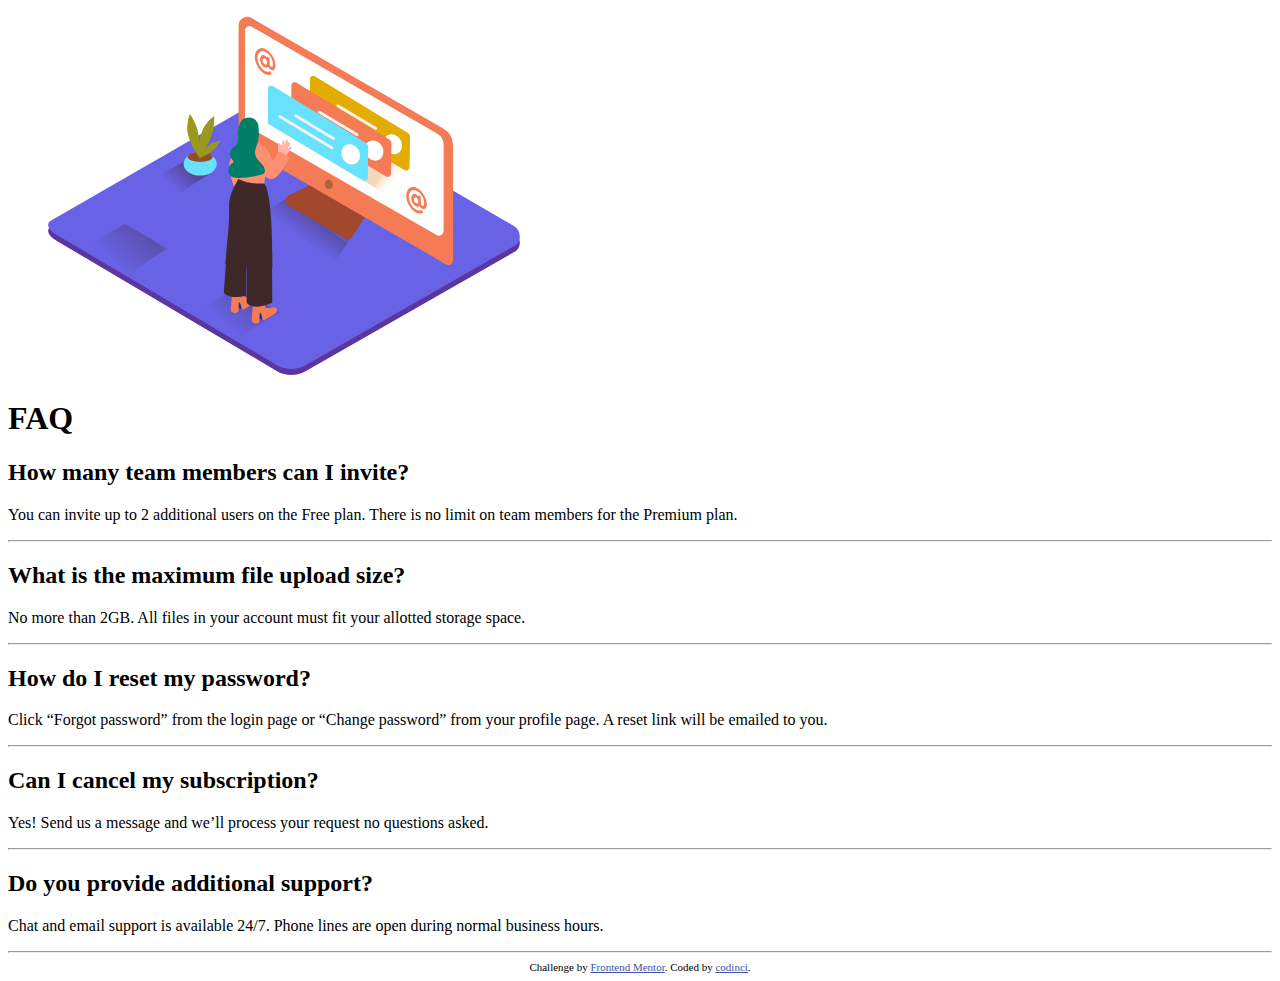
==== faq-accordion-card-main/index.html @ f74e671a "initial commit" ====
<!DOCTYPE html>
<html lang="en">
<head>
  <meta charset="UTF-8">
  <meta name="viewport" content="width=device-width, initial-scale=1.0">
  <link rel="icon" type="image/png" sizes="32x32" href="./images/favicon-32x32.png">
  <link rel="stylesheet" href="./styles.css">
  <title>Frontend Mentor | FAQ Accordion Card</title>
</head>
<body>
  <main class="container">
    <div class="card">
      <div class="card_image">
        <figure class="card_image_desktop">
          <img src="./images/illustration-woman-online-desktop.svg" alt="illustration-woman-online-desktop">
        </figure>
      </div>
      <article class="card_info">
        <h1 class="card_info_title"> FAQ </h1>
        <section class="card_item">
          <h2 class="card_item_question">How many team members can I invite?</h2>
          <p class="card_item_response">
            You can invite up to 2 additional users on the Free plan.
            There is no limit on team members for the Premium plan.
          </p>
          <hr class="card_item_divider">
        </section>
        <section class="card_item">
          <h2 class="card_item_question">What is the maximum file upload size?</h2>
          <p class="card_item_response">
             No more than 2GB. All files in your account must
             fit your allotted storage space.
          </p>
          <hr class="card_item_divider">
        </section>
        <section class="card_item">
          <h2 class="card_item_question">How do I reset my password?</h2>
          <p class="card_item_response">
            Click “Forgot password” from the login page or “Change password”
            from your profile page. A reset link will be emailed to you.
          </p>
          <hr class="card_item_divider">
        </section>
        <section class="card_item">
          <h2 class="card_item_question">Can I cancel my subscription?</h2>
          <p class="card_item_response">
            Yes! Send us a message and we’ll process your request no questions asked.
          </p>
          <hr class="card_item_divider">
        </section>
        <section class="card_item">
          <h2 class="card_item_question">Do you provide additional support?</h2>
          <p class="card_item_response">
           Chat and email support is available 24/7. Phone lines
           are open during normal business hours.
          </p>
          <hr class="card_item_divider">
        </section>
      </article>
    </div>
    <div class="attribution">
      Challenge by <a href="https://www.frontendmentor.io?ref=challenge" target="_blank">Frontend Mentor</a>.
      Coded by <a href="#">codinci</a>.
    </div>
  </main>
</body>
</html>
---- faq-accordion-card-main/styles.css ----
.attribution {
	 font-size: 11px; text-align: center;
}

.attribution a {
	 color: hsl(228, 45%, 44%);
}
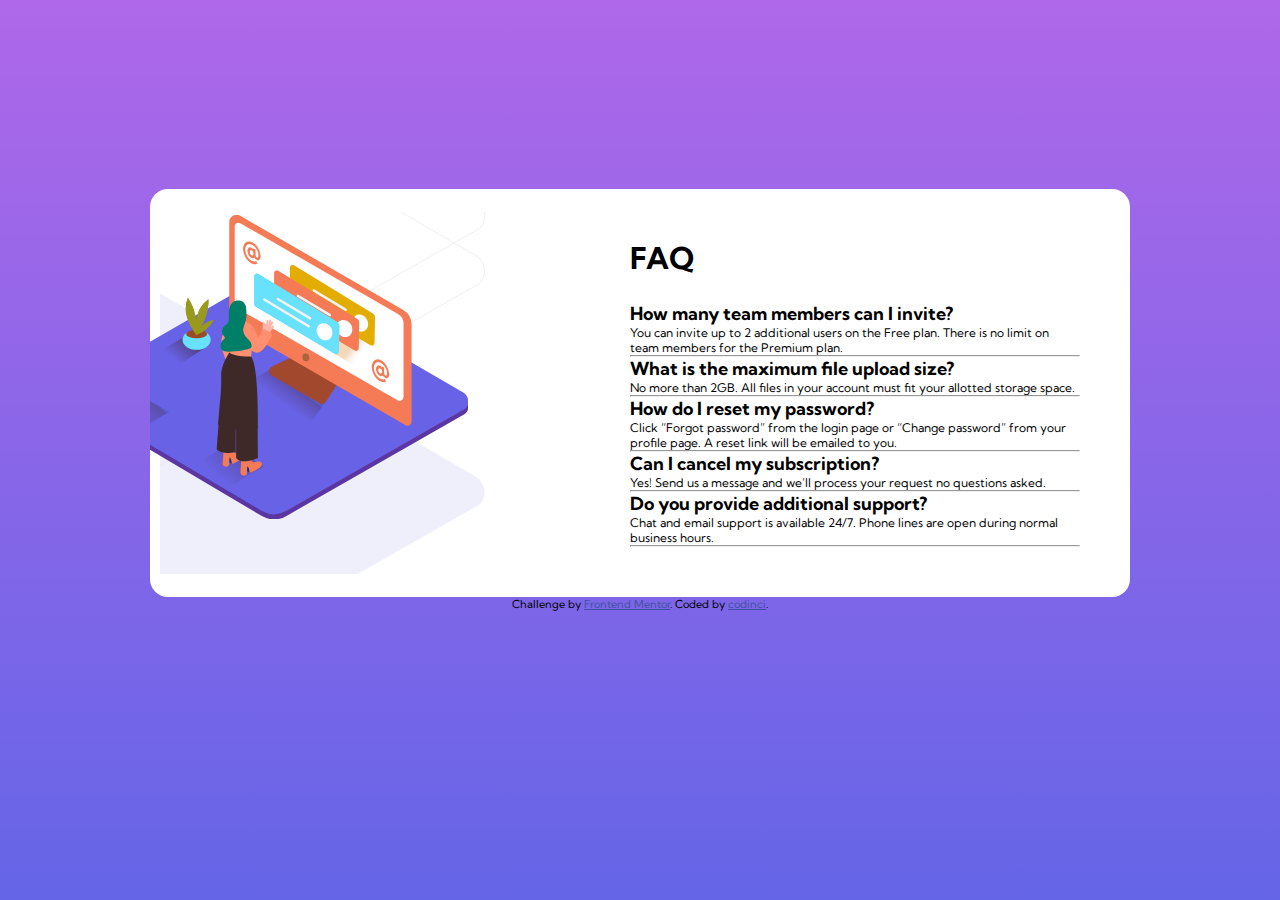
==== commit 6a6015e5: "styling desktop image" ====
--- a/faq-accordion-card-main/index.html
+++ b/faq-accordion-card-main/index.html
@@ -10,58 +10,60 @@
 <body>
   <main class="container">
     <div class="card">
-      <div class="card_image">
-        <figure class="card_image_desktop">
+      <div class="card__image">
+        <figure class="card__image--desktop">
           <img src="./images/illustration-woman-online-desktop.svg" alt="illustration-woman-online-desktop">
         </figure>
       </div>
-      <article class="card_info">
-        <h1 class="card_info_title"> FAQ </h1>
-        <section class="card_item">
-          <h2 class="card_item_question">How many team members can I invite?</h2>
-          <p class="card_item_response">
+      <article class="card__info">
+        <h1 class="card__info__title"> FAQ </h1>
+        <section class="card__item">
+          <h2 class="card__item__question">How many team members can I invite?</h2>
+          <p class="card__item__response">
             You can invite up to 2 additional users on the Free plan.
             There is no limit on team members for the Premium plan.
           </p>
-          <hr class="card_item_divider">
+          <hr class="card__item__divider">
         </section>
-        <section class="card_item">
-          <h2 class="card_item_question">What is the maximum file upload size?</h2>
-          <p class="card_item_response">
+        <section class="card__item">
+          <h2 class="card__item__question">What is the maximum file upload size?</h2>
+          <p class="card__item__response">
              No more than 2GB. All files in your account must
              fit your allotted storage space.
           </p>
-          <hr class="card_item_divider">
+          <hr class="card__item__divider">
         </section>
-        <section class="card_item">
-          <h2 class="card_item_question">How do I reset my password?</h2>
-          <p class="card_item_response">
+        <section class="card__item">
+          <h2 class="card__item__question">How do I reset my password?</h2>
+          <p class="card__item__response">
             Click “Forgot password” from the login page or “Change password”
             from your profile page. A reset link will be emailed to you.
           </p>
-          <hr class="card_item_divider">
+          <hr class="card__item__divider">
         </section>
-        <section class="card_item">
-          <h2 class="card_item_question">Can I cancel my subscription?</h2>
-          <p class="card_item_response">
+        <section class="card__item">
+          <h2 class="card__item__question">Can I cancel my subscription?</h2>
+          <p class="card__item__response">
             Yes! Send us a message and we’ll process your request no questions asked.
           </p>
-          <hr class="card_item_divider">
+          <hr class="card__item__divider">
         </section>
-        <section class="card_item">
-          <h2 class="card_item_question">Do you provide additional support?</h2>
-          <p class="card_item_response">
+        <section class="card__item">
+          <h2 class="card__item__question">Do you provide additional support?</h2>
+          <p class="card__item__response">
            Chat and email support is available 24/7. Phone lines
            are open during normal business hours.
           </p>
-          <hr class="card_item_divider">
+          <hr class="card__item__divider">
         </section>
       </article>
     </div>
-    <div class="attribution">
+  </main>
+  <footer>
+     <div class="attribution">
       Challenge by <a href="https://www.frontendmentor.io?ref=challenge" target="_blank">Frontend Mentor</a>.
       Coded by <a href="#">codinci</a>.
     </div>
-  </main>
+  </footer>
 </body>
 </html>--- a/faq-accordion-card-main/styles.css
+++ b/faq-accordion-card-main/styles.css
@@ -1,3 +1,97 @@
+@import url('https://fonts.googleapis.com/css2?family=Inter:wght@400;600;700&family=Kumbh+Sans&display=swap');
+
+:root {
+	/* text colors */
+	--color-dark-blue: hsl(238, 29%, 16%);
+	--color-soft-red: hsl(14, 88%, 65%);
+	--color-very-dark-grayish-blue:hsl(237, 12%, 33%);
+	--color-dark-grayish-blue:hsl(240, 6%, 50%);
+	/* background gradients */
+	--color-soft-violet: hsl(273, 75%, 66%);
+	--color-soft-blue: hsl(240, 73%, 65%);
+	/*divider color */
+	--color-light-grayish-blue: hsl(240, 5%, 91%);
+}
+
+*,
+::before,
+::after {
+	margin: 0;
+	padding: 0;
+}
+
+html {
+	font-size: 62.5%;
+	box-sizing: border-box;
+}
+
+body {
+	background-image: linear-gradient(to top, var(--color-soft-blue), var(--color-soft-violet));
+	background-attachment: fixed;
+	font-family: 'Kumbh Sans', sans-serif;
+	font-weight: 400;
+	font-size: 1.2rem;
+	width: 100%;
+	display: flex;
+	justify-content: center;
+	align-items: center;
+	min-height: 800px;
+	flex-direction: column;
+}
+
+main {
+	background-color: white;
+	border-radius: 1.5em;
+	max-width: 1440px;
+	height: fit-content;
+	padding: 1rem;
+	display: flex;
+	justify-content: center;
+	align-items: center;
+	overflow: hidden;
+}
+
+article {
+	min-width: 360px;
+	max-width: 450px;
+	height: 100%;
+	padding: 4rem;
+
+}
+
+h1 {
+	font-weight: 700;
+	font-size: 3rem;
+	margin-bottom: 2.5rem;
+}
+
+hr {
+	color: var(--color-light-grayish-blue);
+}
+
+.card {
+	max-width: 960px;
+	display: flex;
+	justify-content: space-between;
+	align-items: center;
+}
+.card__image {
+	min-width: 380px;
+	background-image: url('./images/bg-pattern-desktop.svg');
+	background-repeat: no-repeat;
+	background-size: 165%;
+	background-position-x: -385px;
+	background-position-y: -215px;
+}
+
+.card__image--desktop {
+	transform: scale(.85, .85);
+	position: relative;
+	top:-25px;
+	left: -125px;
+	z-index: 99;
+
+}
 .attribution {
 	 font-size: 11px; text-align: center;
 }
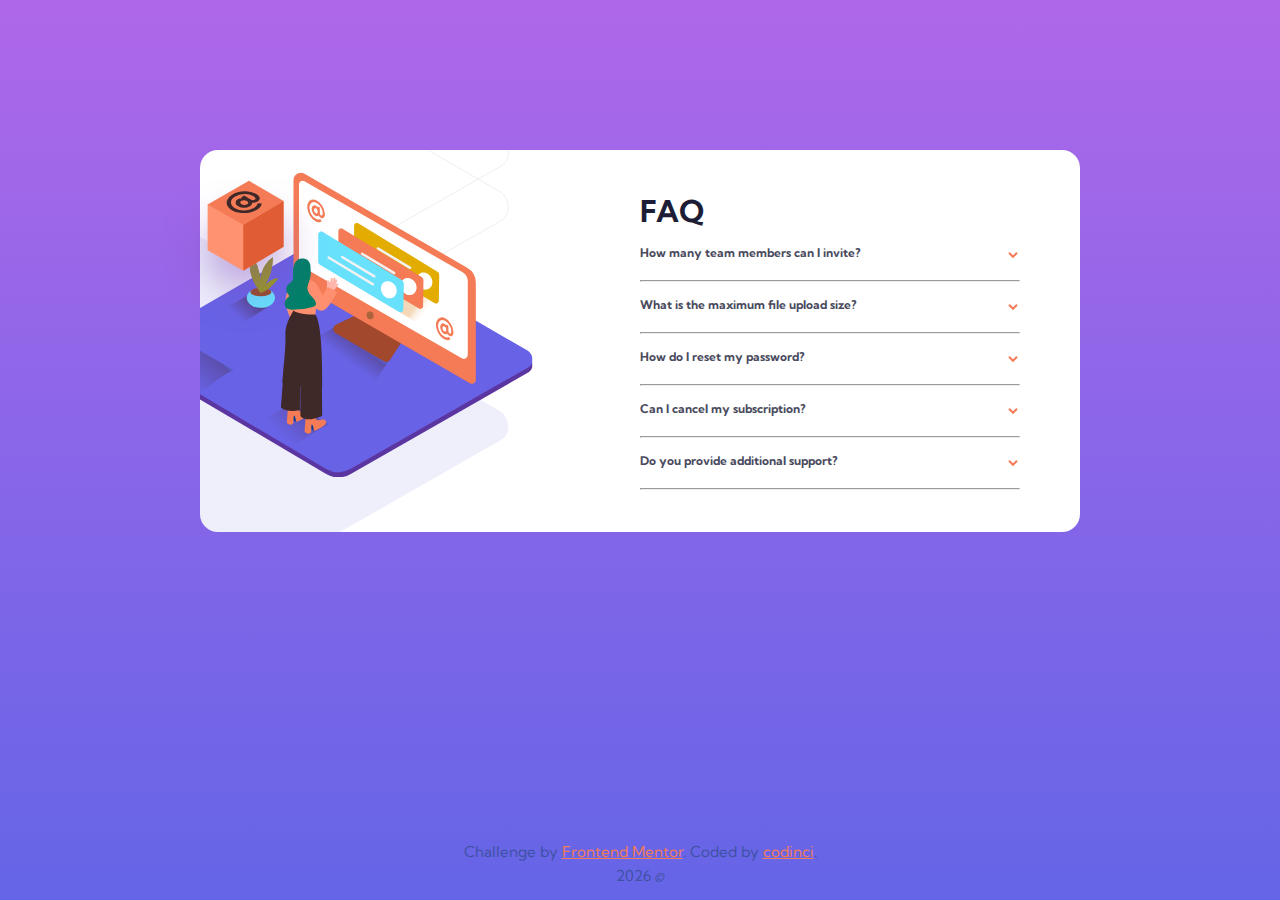
==== commit 46c75a9b: "Added copyright" ====
--- a/faq-accordion-card-main/index.html
+++ b/faq-accordion-card-main/index.html
@@ -10,60 +10,98 @@
 <body>
   <main class="container">
     <div class="card">
+      <!-- Image section -->
       <div class="card__image">
-        <figure class="card__image--desktop">
-          <img src="./images/illustration-woman-online-desktop.svg" alt="illustration-woman-online-desktop">
-        </figure>
+        <div class="card__image-main">
+          <picture>
+            <source srcset="./images/illustration-woman-online-mobile.svg" media="(max-width: 760px)">
+            <img src="./images/illustration-woman-online-desktop.svg" alt="illustration-woman-online">
+          </picture>
+        </div>
+        <div class="card__image-overlay">
+          <img src="./images/illustration-box-desktop.svg" alt="illustration-box-desktop">
+        </div>
       </div>
+      <!-- FAQ section -->
       <article class="card__info">
-        <h1 class="card__info__title"> FAQ </h1>
+        <h1 class="card__info-title"> FAQ </h1>
         <section class="card__item">
-          <h2 class="card__item__question">How many team members can I invite?</h2>
-          <p class="card__item__response">
+          <input type="checkbox" class="card__item-checkbox" id="toggle1">
+          <label class="card__item-icon" for="toggle1">
+            <h2 class="card__item-question">How many team members can I invite?</h2>
+            <img src="./images/icon-arrow-down.svg" alt="down-arrow-icon" class="icon">
+          </label>
+          <p class="card__item-response">
             You can invite up to 2 additional users on the Free plan.
             There is no limit on team members for the Premium plan.
           </p>
-          <hr class="card__item__divider">
         </section>
+        <hr class="card__item-divider">
         <section class="card__item">
-          <h2 class="card__item__question">What is the maximum file upload size?</h2>
-          <p class="card__item__response">
+          <input type="checkbox" class="card__item-checkbox" id="toggle2">
+          <label class="card__item-icon" for="toggle2">
+            <h2 class="card__item-question">What is the maximum file upload size?</h2>
+            <img src="./images/icon-arrow-down.svg" alt="down-arrow-icon" class="icon">
+          </label>
+          <p class="card__item-response">
              No more than 2GB. All files in your account must
              fit your allotted storage space.
           </p>
-          <hr class="card__item__divider">
         </section>
+        <hr class="card__item-divider">
         <section class="card__item">
-          <h2 class="card__item__question">How do I reset my password?</h2>
-          <p class="card__item__response">
+          <input type="checkbox" class="card__item-checkbox" id="toggle3">
+          <label class="card__item-icon" for="toggle3">
+            <h2 class="card__item-question">How do I reset my password?</h2>
+            <img src="./images/icon-arrow-down.svg" alt="down-arrow-icon" class="icon">
+          </label>
+          <p class="card__item-response">
             Click “Forgot password” from the login page or “Change password”
             from your profile page. A reset link will be emailed to you.
           </p>
-          <hr class="card__item__divider">
         </section>
+        <hr class="card__item-divider">
         <section class="card__item">
-          <h2 class="card__item__question">Can I cancel my subscription?</h2>
-          <p class="card__item__response">
+          <input type="checkbox" class="card__item-checkbox" id="toggle4">
+          <label class="card__item-icon" for="toggle4">
+            <h2 class="card__item-question">Can I cancel my subscription?</h2>
+            <img src="./images/icon-arrow-down.svg" alt="down-arrow-icon" class="icon">
+          </label>
+          <p class="card__item-response">
             Yes! Send us a message and we’ll process your request no questions asked.
           </p>
-          <hr class="card__item__divider">
         </section>
+        <hr class="card__item-divider">
         <section class="card__item">
-          <h2 class="card__item__question">Do you provide additional support?</h2>
-          <p class="card__item__response">
+          <input type="checkbox" class="card__item-checkbox" id="toggle5">
+          <label class="card__item-icon" for="toggle5">
+            <h2>Do you provide additional support?</h2>
+            <img src="./images/icon-arrow-down.svg" alt="down-arrow-icon" class="icon">
+          </label>
+          <p class="card__item-response">
            Chat and email support is available 24/7. Phone lines
            are open during normal business hours.
           </p>
-          <hr class="card__item__divider">
         </section>
+        <hr class="card__item-divider">
       </article>
     </div>
   </main>
+  <!-- Footer section -->
   <footer>
      <div class="attribution">
       Challenge by <a href="https://www.frontendmentor.io?ref=challenge" target="_blank">Frontend Mentor</a>.
-      Coded by <a href="#">codinci</a>.
+      Coded by <a href="https://github.com/codinci">codinci</a>.
+    </div>
+    <div class="copyright">
+      <span id="copyrightYear"></span> <i>&copy;</i> 
     </div>
   </footer>
 </body>
-</html>+</html>
+<script>
+  const date = new Date().getFullYear();
+  const setYear = document.getElementById('copyrightYear')
+  setYear.textContent = date;
+</script>
+
--- a/faq-accordion-card-main/styles.css
+++ b/faq-accordion-card-main/styles.css
@@ -35,7 +35,7 @@
 	display: flex;
 	justify-content: center;
 	align-items: center;
-	min-height: 800px;
+	min-height: 100vh;
 	flex-direction: column;
 }
 
@@ -43,59 +43,282 @@
 	background-color: white;
 	border-radius: 1.5em;
 	max-width: 1440px;
-	height: fit-content;
 	padding: 1rem;
+	margin: auto;
 	display: flex;
 	justify-content: center;
 	align-items: center;
+	background-image: url('./images/bg-pattern-desktop.svg');
+	background-repeat: no-repeat;
+	background-size: 80%;
+	background-position-x: -395px;
+	background-position-y: -215px;
 	overflow: hidden;
 }
 
 article {
-	min-width: 360px;
-	max-width: 450px;
+	width: 420px;
 	height: 100%;
-	padding: 4rem;
-
+	padding: 1rem;
+	margin: 0%;
 }
 
 h1 {
 	font-weight: 700;
 	font-size: 3rem;
-	margin-bottom: 2.5rem;
+	margin: 1.5rem 0;
+	color: var(--color-dark-blue);
+}
+
+h2 {
+	color: var(--color-very-dark-grayish-blue);
+	padding-bottom: .5rem;
+	font-size: 1.2rem;
+}
+
+h2:hover {
+	color: var(--color-soft-red);
+	cursor: pointer;
+}
+
+p {
+	width: 80%;
+	font-size: 1.2rem;
+	line-height: 1.5em;
+	color: var(--color-dark-grayish-blue);
+}
+
+a {
+	color: var(--color-soft-red);
+	font-size: 1.5rem;
 }
 
 hr {
 	color: var(--color-light-grayish-blue);
+	margin: 1.5rem 0;
+	width: 90%;
+}
+
+section {
+	width: 90%;
+}
+
+footer {
+	margin-top: auto;
+	padding: 1rem;
+	display: flex;
+	justify-content: center;
+	align-items: center;
+	flex-direction: column;
+}
+
+span, i {
+	font-size: 1.5rem;
+	color: hsl(228, 45%, 44%);
 }
 
 .card {
 	max-width: 960px;
 	display: flex;
-	justify-content: space-between;
-	align-items: center;
-}
+	justify-content: space-around;
+	align-items: center;
+	margin: 0%;
+}
+
 .card__image {
-	min-width: 380px;
-	background-image: url('./images/bg-pattern-desktop.svg');
-	background-repeat: no-repeat;
-	background-size: 165%;
-	background-position-x: -385px;
-	background-position-y: -215px;
-}
-
-.card__image--desktop {
+	width: 420px;
+}
+
+.card__image-main {
 	transform: scale(.85, .85);
 	position: relative;
-	top:-25px;
-	left: -125px;
+	top: -15px;
+	left: -110px;
+}
+
+.card__image-overlay {
+	position: absolute;
+	transform: scale(.85, .85);
+	top: 165px;
+	left: 150px;
 	z-index: 99;
-
-}
+	overflow: visible;
+}
+
+.card__item-checkbox {
+  	display: none;
+}
+
+.card__item-icon {
+	cursor: pointer;
+	display: flex;
+	justify-content: space-between;
+	align-items: center;
+	transition: transform 0.3s ease;
+}
+
+.card__item-response {
+  	display: none;
+}
+
+/* Show the paragraph when the checkbox is checked */
+.card__item-checkbox:checked ~ .card__item-icon + .card__item-response {
+  	display: block;
+}
+
+/* Add a class to rotate the icon when the checkbox is checked */
+.card__item-checkbox:checked ~.card__item-icon .icon {
+	transform: rotate(180deg);
+}
+
+/* Add a class to change the h2 color when the checkbox is checked */
+.card__item-checkbox:checked ~.card__item-icon h2 {
+	color: var(--color-dark-blue);
+}
+
 .attribution {
-	 font-size: 11px; text-align: center;
+	text-align: center;
+	font-size: 1.5rem;
+	color: hsl(228, 45%, 44%);
 }
 
 .attribution a {
-	 color: hsl(228, 45%, 44%);
+	color: var(--color-soft-red);
+}
+
+.copyright {
+	margin: .5rem;
+}
+
+/* Media query for devices with a width of 800px to 920px */
+@media screen and (min-width: 800px) and (max-width: 1100px) {
+  main {
+		width: 720px;
+		height: fit-content;
+		padding: 1rem;
+		display: flex;
+		justify-content: center;
+		align-items: center;
+		background-image: url('./images/bg-pattern-desktop.svg');
+		background-repeat: no-repeat;
+		background-size: 100%;
+		background-position-x: -410px;
+		background-position-y: -230px;
+		min-height: auto;
+		margin: auto;
+		overflow: hidden;
+	}
+
+	article {
+		width: 300px;
+		margin-right: 1rem;
+	}
+
+	.card__image-main {
+		transform: scale(.75, .75);
+		position: relative;
+		top: -15px;
+		left: -110px;
+	}
+
+	.card__image-overlay {
+		position: absolute;
+		transform: scale(.65, .65);
+		top: 345px;
+		left: -60px;
+		z-index: 99;
+		overflow: visible;
+	}
+
+}
+
+/* Media query for devices with a width of 380px to 7600px */
+@media screen and (min-width: 380px) and (max-width: 760px) {
+  	main {
+		flex-direction: column;
+		overflow: visible;
+		max-width: 320px;
+		margin: 14rem 1rem;
+		background-image: url('./images/bg-pattern-desktop.svg');
+		background-repeat: no-repeat;
+		background-size: 72.5%;
+		background-position-x: 40px;
+		background-position-y: -145px;
+		min-height: auto;
+	}
+
+	article {
+		display: flex;
+		justify-content: center;
+		align-items: center;
+		flex-direction: column;
+		width: 300px;
+		margin-top: 2rem;
+	}
+
+	.card {
+		flex-direction: column;
+	}
+
+	.card__image {
+		margin: 0 auto;
+		height: 60px;
+	}
+
+	.card__image-main {
+		transform: scale(.55);
+		position: relative;
+		top: -180px;
+		left: -5px;
+	}
+
+	.card__image-overlay {
+		display: none;
+	}
+
+}
+
+/** Mobile design */
+@media screen and (max-width: 375px) {
+	main {
+		flex-direction: column;
+		overflow: visible;
+		max-width: 320px;
+		margin: 12rem 1rem;
+		background-image: url('./images/bg-pattern-desktop.svg');
+		background-repeat: no-repeat;
+		background-size: 65%;
+		background-position-x: 50px;
+		background-position-y: -130px;
+		min-height: auto;
+	}
+
+	article {
+		display: flex;
+		justify-content: center;
+		align-items: center;
+		flex-direction: column;
+		width: 300px;
+		margin-top: 2rem;
+	}
+
+	.card {
+		flex-direction: column;
+	}
+
+	.card__image {
+		margin: 0 auto;
+		height: 60px;
+	}
+
+	.card__image-main {
+		transform: scale(.5);
+		position: relative;
+		top: -180px;
+		left: -5px;
+	}
+
+	.card__image-overlay {
+		display: none;
+	}
 }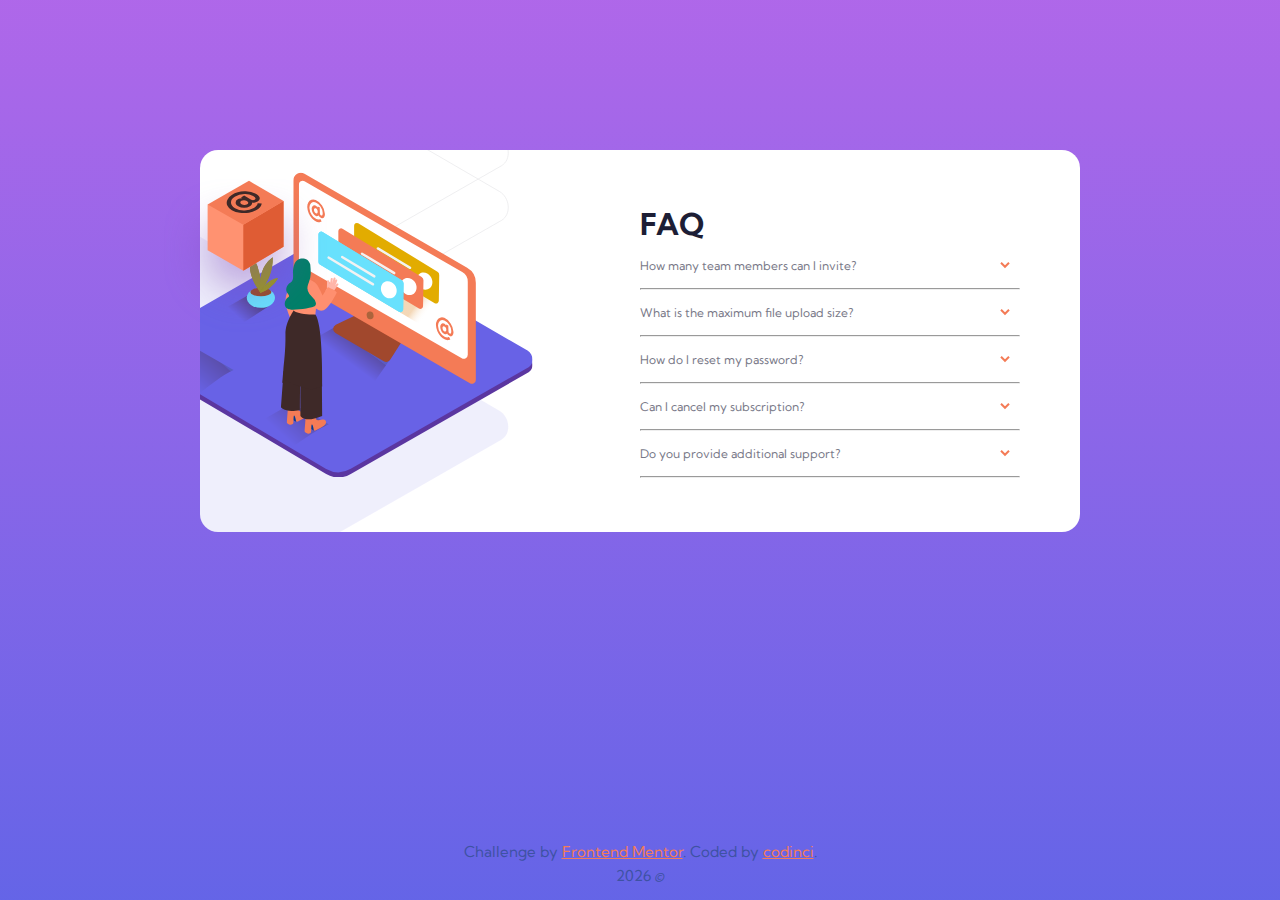
==== commit 8ebd540e: "Updated projects" ====
--- a/faq-accordion-card-main/index.html
+++ b/faq-accordion-card-main/index.html
@@ -25,64 +25,64 @@
       <!-- FAQ section -->
       <article class="card__info">
         <h1 class="card__info-title"> FAQ </h1>
-        <section class="card__item">
+        <div class="card__item">
           <input type="checkbox" class="card__item-checkbox" id="toggle1">
-          <label class="card__item-icon" for="toggle1">
-            <h2 class="card__item-question">How many team members can I invite?</h2>
+          <label class="card-label" for="toggle1">
+            How many team members can I invite?
             <img src="./images/icon-arrow-down.svg" alt="down-arrow-icon" class="icon">
           </label>
           <p class="card__item-response">
             You can invite up to 2 additional users on the Free plan.
             There is no limit on team members for the Premium plan.
           </p>
-        </section>
+        </div>
         <hr class="card__item-divider">
-        <section class="card__item">
+        <div class="card__item">
           <input type="checkbox" class="card__item-checkbox" id="toggle2">
-          <label class="card__item-icon" for="toggle2">
-            <h2 class="card__item-question">What is the maximum file upload size?</h2>
+          <label class="card-label" for="toggle2">
+            What is the maximum file upload size?
             <img src="./images/icon-arrow-down.svg" alt="down-arrow-icon" class="icon">
           </label>
           <p class="card__item-response">
              No more than 2GB. All files in your account must
              fit your allotted storage space.
           </p>
-        </section>
+        </div>
         <hr class="card__item-divider">
-        <section class="card__item">
+        <div class="card__item">
           <input type="checkbox" class="card__item-checkbox" id="toggle3">
-          <label class="card__item-icon" for="toggle3">
-            <h2 class="card__item-question">How do I reset my password?</h2>
+          <label class="card-label" for="toggle3">
+            How do I reset my password?
             <img src="./images/icon-arrow-down.svg" alt="down-arrow-icon" class="icon">
           </label>
           <p class="card__item-response">
             Click “Forgot password” from the login page or “Change password”
             from your profile page. A reset link will be emailed to you.
           </p>
-        </section>
+        </div>
         <hr class="card__item-divider">
-        <section class="card__item">
+        <div class="card__item">
           <input type="checkbox" class="card__item-checkbox" id="toggle4">
-          <label class="card__item-icon" for="toggle4">
-            <h2 class="card__item-question">Can I cancel my subscription?</h2>
+          <label class="card-label" for="toggle4">
+            Can I cancel my subscription?
             <img src="./images/icon-arrow-down.svg" alt="down-arrow-icon" class="icon">
           </label>
           <p class="card__item-response">
             Yes! Send us a message and we’ll process your request no questions asked.
           </p>
-        </section>
+        </div>
         <hr class="card__item-divider">
-        <section class="card__item">
+        <div class="card__item">
           <input type="checkbox" class="card__item-checkbox" id="toggle5">
-          <label class="card__item-icon" for="toggle5">
-            <h2>Do you provide additional support?</h2>
+          <label class="card-label" for="toggle5">
+            Do you provide additional support?
             <img src="./images/icon-arrow-down.svg" alt="down-arrow-icon" class="icon">
           </label>
           <p class="card__item-response">
            Chat and email support is available 24/7. Phone lines
            are open during normal business hours.
           </p>
-        </section>
+        </div>
         <hr class="card__item-divider">
       </article>
     </div>
@@ -94,14 +94,15 @@
       Coded by <a href="https://github.com/codinci">codinci</a>.
     </div>
     <div class="copyright">
-      <span id="copyrightYear"></span> <i>&copy;</i> 
+      <span id="copyrightYear"></span> <i>&copy;</i>
     </div>
   </footer>
+  <script>
+    const date = new Date().getFullYear();
+    const setYear = document.getElementById('copyrightYear')
+    setYear.textContent = date;
+  </script>
 </body>
 </html>
-<script>
-  const date = new Date().getFullYear();
-  const setYear = document.getElementById('copyrightYear')
-  setYear.textContent = date;
-</script>
 
+
--- a/faq-accordion-card-main/styles.css
+++ b/faq-accordion-card-main/styles.css
@@ -35,14 +35,13 @@
 	display: flex;
 	justify-content: center;
 	align-items: center;
-	min-height: 100vh;
+	min-height: 100dvh;
 	flex-direction: column;
 }
 
 main {
 	background-color: white;
 	border-radius: 1.5em;
-	max-width: 1440px;
 	padding: 1rem;
 	margin: auto;
 	display: flex;
@@ -60,7 +59,6 @@
 	width: 420px;
 	height: 100%;
 	padding: 1rem;
-	margin: 0%;
 }
 
 h1 {
@@ -145,35 +143,44 @@
 	overflow: visible;
 }
 
+.card-label {
+	width: 370px;
+	color: var(--color-dark-grayish-blue);
+	display: flex;
+	justify-content: space-between;
+	align-items: center;
+	transition: transform 0.3s ease;
+}
+
+.card-label:hover {
+	color:var(--color-soft-red);
+	cursor: pointer;
+}
+
 .card__item-checkbox {
   	display: none;
 }
 
-.card__item-icon {
-	cursor: pointer;
-	display: flex;
-	justify-content: space-between;
-	align-items: center;
-	transition: transform 0.3s ease;
-}
-
 .card__item-response {
   	display: none;
 }
 
 /* Show the paragraph when the checkbox is checked */
-.card__item-checkbox:checked ~ .card__item-icon + .card__item-response {
-  	display: block;
-}
+.card__item-checkbox:checked + .card-label + .card__item-response {
+  display: block;
+}
+
 
 /* Add a class to rotate the icon when the checkbox is checked */
-.card__item-checkbox:checked ~.card__item-icon .icon {
+.card__item-checkbox:checked ~.card-label .icon {
 	transform: rotate(180deg);
 }
 
-/* Add a class to change the h2 color when the checkbox is checked */
-.card__item-checkbox:checked ~.card__item-icon h2 {
+/* Add a class to change the label title color when the checkbox is checked */
+.card__item-checkbox:checked ~.card-label {
 	color: var(--color-dark-blue);
+	font-size: 1.45rem;
+	margin-bottom: .5rem;
 }
 
 .attribution {
@@ -230,6 +237,10 @@
 		overflow: visible;
 	}
 
+	.card-label {
+		width: 270px;
+	}
+
 }
 
 /* Media query for devices with a width of 380px to 7600px */
@@ -276,6 +287,10 @@
 		display: none;
 	}
 
+	.card-label {
+		width: 265px;
+	}
+
 }
 
 /** Mobile design */
@@ -321,4 +336,8 @@
 	.card__image-overlay {
 		display: none;
 	}
+
+	.card-label {
+		width: 260px;
+	}
 }